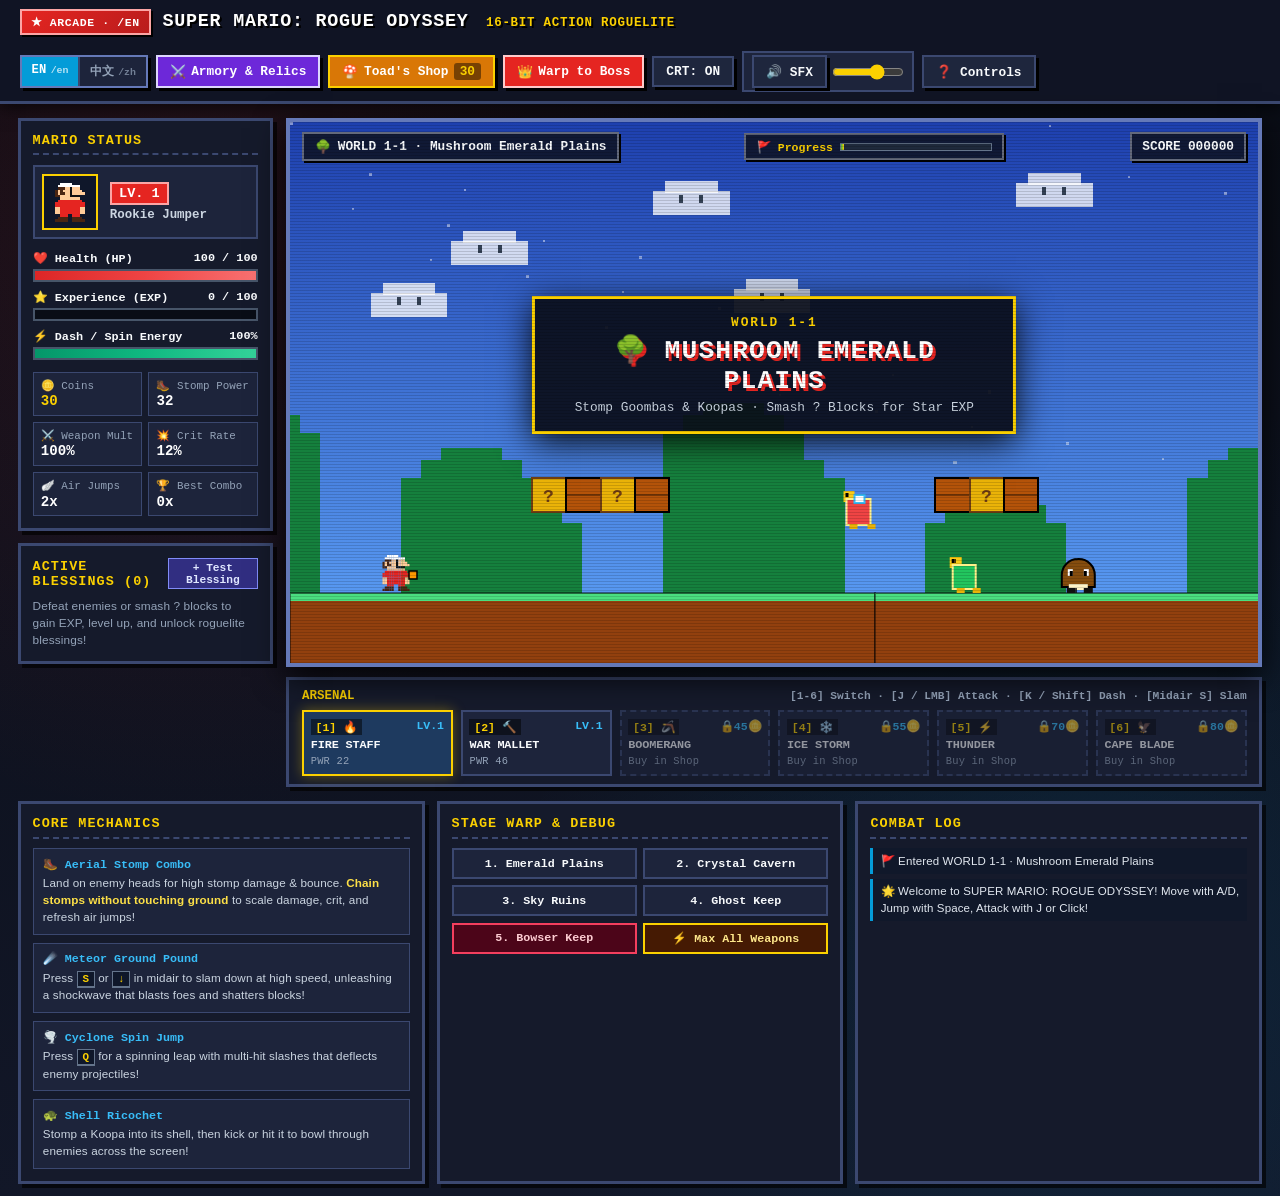
==== en/index.html @ 2e53eb30 "feat: initial release of Super Mario: Rogue Odyssey with dedicated /en/ & /zh/ routes" ====
<!DOCTYPE html>
<html lang="en" data-locale="en">
<head>
  <meta charset="utf-8">
  <meta name="viewport" content="width=device-width, initial-scale=1.0">
  <title>SUPER MARIO: ROGUE ODYSSEY — Arcade Edition</title>
  <link rel="canonical" href="./">
  <link rel="alternate" hreflang="en" href="./">
  <link rel="alternate" hreflang="zh-CN" href="../zh/">
  <link rel="stylesheet" href="../style.css?v=20261120b">
  <link rel="stylesheet" href="../styles/locale-en.css?v=20261120b">
</head>
<body>
  <header class="top-bar">
    <div class="brand">
      <span class="brand-badge" aria-hidden="true">★ ARCADE · /EN</span>
      <h1>
        <span data-i18n="brandTitle">SUPER MARIO: ROGUE ODYSSEY</span>
        <span class="sub-en" data-i18n="brandSub">16-BIT ACTION ROGUELITE</span>
      </h1>
    </div>

    <nav class="top-actions" data-i18n-aria="topNavAria" aria-label="Quick game controls">
      <div class="lang-switch" role="group" data-i18n-aria="langGroupAria" aria-label="Language edition routes">
        <a href="../en/" class="lang-btn active" data-lang="en" aria-current="page" title="English Arcade Route (/en/)">EN <small>/en</small></a>
        <a href="../zh/" class="lang-btn" data-lang="zh" title="Switch to Chinese Route (/zh/)">中文 <small>/zh</small></a>
      </div>
      <button type="button" id="btn-armory" class="pixel-btn btn-secondary">
        <span aria-hidden="true">⚔️</span> <span data-i18n="btnArmory">Armory &amp; Relics</span>
      </button>
      <button type="button" id="btn-shop-open" class="pixel-btn btn-gold">
        <span aria-hidden="true">🍄</span> <span data-i18n="btnShop">Toad's Shop</span> <span id="shop-coin-badge" class="badge-inline">0</span>
      </button>
      <button type="button" id="btn-boss-warp" class="pixel-btn btn-danger" data-i18n-title="btnBossWarpTitle" title="Warp directly to Final Keep (Stage 5) to fight the Final Boss">
        <span aria-hidden="true">👑</span> <span data-i18n="btnBossWarp">Warp to Boss</span>
      </button>
      <button type="button" id="btn-crt-toggle" class="pixel-btn btn-ghost" aria-pressed="true">
        CRT: ON
      </button>
      <div class="audio-controls" role="group" data-i18n-aria="audioGroupAria" aria-label="Audio controls">
        <button type="button" id="btn-mute" class="pixel-btn btn-ghost" aria-pressed="false">
          🔊 SFX
        </button>
        <label for="volume-slider" class="sr-only" data-i18n="volumeLabel">Volume</label>
        <input type="range" id="volume-slider" min="0" max="100" value="65" data-i18n-aria="volumeAria" aria-label="Master volume">
      </div>
      <button type="button" id="btn-help" class="pixel-btn btn-ghost" data-i18n="btnHelp">
        ❓ Controls
      </button>
    </nav>
  </header>

  <main class="arcade-layout">
    <!-- Left Sidebar: Character Stats & Active Relics -->
    <aside class="side-panel left-panel" data-i18n-aria="leftPanelAria" aria-label="Mario Character Stats">
      <section class="panel-card">
        <h2 class="panel-title" data-i18n="marioStatusTitle">MARIO STATUS</h2>
        <div class="hero-profile">
          <canvas id="portrait-canvas" width="64" height="64" aria-hidden="true"></canvas>
          <div class="hero-meta">
            <div class="level-pill">LV. <span id="ui-level">1</span></div>
            <div id="ui-title-rank" class="hero-class">Rookie Jumper</div>
            <div id="ui-star-status" class="star-status" data-i18n="starActive" hidden>🌟 Rainbow Star Invincible!</div>
          </div>
        </div>

        <div class="bars-stack">
          <div class="bar-group">
            <div class="bar-label">
              <span data-i18n="labelHp">❤️ Health (HP)</span>
              <span id="ui-hp-text">100 / 100</span>
            </div>
            <div class="pixel-progress hp-bar">
              <div id="ui-hp-fill" class="pixel-progress-fill" style="--fill-pct: 100%;"></div>
            </div>
          </div>

          <div class="bar-group">
            <div class="bar-label">
              <span data-i18n="labelExp">⭐ Experience (EXP)</span>
              <span id="ui-xp-text">0 / 100</span>
            </div>
            <div class="pixel-progress xp-bar">
              <div id="ui-xp-fill" class="pixel-progress-fill" style="--fill-pct: 0%;"></div>
            </div>
          </div>

          <div class="bar-group">
            <div class="bar-label">
              <span data-i18n="labelStamina">⚡ Dash / Spin Energy</span>
              <span id="ui-stamina-text">100%</span>
            </div>
            <div class="pixel-progress stamina-bar">
              <div id="ui-stamina-fill" class="pixel-progress-fill" style="--fill-pct: 100%;"></div>
            </div>
          </div>
        </div>

        <dl class="stat-grid">
          <div class="stat-item">
            <dt data-i18n="statCoins">🪙 Coins</dt>
            <dd id="stat-coins" class="gold-text">0</dd>
          </div>
          <div class="stat-item">
            <dt data-i18n="statStomp">🥾 Stomp Power</dt>
            <dd id="stat-stomp">32</dd>
          </div>
          <div class="stat-item">
            <dt data-i18n="statAtk">⚔️ Weapon Mult</dt>
            <dd id="stat-atk">100%</dd>
          </div>
          <div class="stat-item">
            <dt data-i18n="statCrit">💥 Crit Rate</dt>
            <dd id="stat-crit">12%</dd>
          </div>
          <div class="stat-item">
            <dt data-i18n="statJumps">🪽 Air Jumps</dt>
            <dd id="stat-jumps">2x</dd>
          </div>
          <div class="stat-item">
            <dt data-i18n="statMaxCombo">🏆 Best Combo</dt>
            <dd id="stat-max-combo">0x</dd>
          </div>
        </dl>
      </section>

      <section class="panel-card relics-card">
        <div class="panel-header-row">
          <h2 class="panel-title"><span data-i18n="activePerksTitle">Active Blessings</span> (<span id="ui-perk-count">0</span>)</h2>
          <button type="button" id="btn-free-levelup" class="mini-tag-btn" data-i18n="btnFreeLevelUp" data-i18n-title="btnFreeLevelUpTitle" title="Trigger a Roguelite 3-choice level-up blessing immediately">
            + Test Blessing
          </button>
        </div>
        <ul id="ui-active-perks" class="perk-mini-list" data-i18n-aria="activePerksAria" aria-label="Active roguelite perks list">
          <li class="empty-hint" data-i18n="emptyPerksHint">Defeat enemies or smash ? blocks to gain EXP, level up, and unlock roguelite blessings!</li>
        </ul>
      </section>
    </aside>

    <!-- Center Stage: Game Canvas & Weapon Dock -->
    <section class="stage-center" data-i18n-aria="stageCenterAria" aria-label="Main Game Stage">
      <div id="viewport-wrapper" class="viewport-wrapper crt-enabled">
        <!-- Top Stage HUD Overlay -->
        <div class="canvas-hud-top">
          <div class="stage-info-pill">
            <span id="hud-biome-icon" aria-hidden="true">🌳</span>
            <span id="hud-stage-name">WORLD 1-1 · Mushroom Emerald Plains</span>
          </div>
          <div class="stage-progress-box" data-i18n-title="stageProgressTitle" title="Current stage exploration progress">
            <span class="progress-label" data-i18n="stageProgressLabel">🚩 Progress</span>
            <div class="stage-mini-track">
              <div id="hud-stage-progress" class="stage-mini-fill" style="--stage-pct: 0%;"></div>
            </div>
          </div>
          <div class="combo-badge-wrap">
            <div id="hud-combo-badge" class="combo-badge" hidden>
              <span data-i18n="comboPrefix">🔥 AIR STOMP</span> <span id="hud-combo-num">2</span>x!
            </div>
            <div class="score-pill">SCORE <span id="hud-score">000000</span></div>
          </div>
        </div>

        <!-- Boss Health Bar Overlay -->
        <div id="boss-hud" class="boss-hud" hidden>
          <div class="boss-hud-header">
            <span id="boss-name-label" class="boss-title">👑 PHASE 1: IRON BOWSER</span>
            <span id="boss-phase-badge" class="boss-phase-pill">PHASE 1 / 3</span>
          </div>
          <div class="boss-hp-track">
            <div id="boss-hp-fill" class="boss-hp-fill" style="--boss-hp: 100%;"></div>
          </div>
          <div id="boss-attack-hint" class="boss-hint">Tip: Jump over shockwaves &amp; kick summoned Koopa shells into Bowser!</div>
        </div>

        <!-- Main Pixel Art Canvas -->
        <canvas id="game-canvas" width="960" height="540" tabindex="0" data-i18n-aria="canvasAria" aria-label="Super Mario Rogue Odyssey pixel-art action canvas"></canvas>

        <!-- Stage Banner Toast -->
        <div id="stage-banner" class="stage-banner" hidden aria-live="polite">
          <div class="banner-sub" id="banner-sub">WORLD 1-1</div>
          <div class="banner-main" id="banner-main">🌳 Mushroom Emerald Plains</div>
          <div class="banner-desc" id="banner-desc">Stomp Goombas &amp; Koopas · Smash ? Blocks for Star EXP</div>
        </div>
      </div>

      <!-- Weapon Hotbar & Action Controls Bar -->
      <div class="weapon-dock" role="toolbar" data-i18n-aria="weaponDockAria" aria-label="Weapon hotbar">
        <div class="dock-label">
          <span data-i18n="weaponDockTitle">ARSENAL</span>
          <small data-i18n="weaponDockHint">[1-6] Switch · [J / LMB] Attack · [K / Shift] Dash · [Midair S] Slam</small>
        </div>
        <div id="weapon-slots" class="weapon-slots"></div>
      </div>
    </section>

    <!-- Right Sidebar: Mechanics & Combat Log -->
    <aside class="side-panel right-panel" data-i18n-aria="rightPanelAria" aria-label="Mechanics Guide & Combat Log">
      <section class="panel-card">
        <h2 class="panel-title" data-i18n="mechanicsTitle">CORE MECHANICS</h2>
        <ul class="mechanic-list">
          <li>
            <strong data-i18n="mechStompTitle">🥾 Aerial Stomp Combo</strong>
            <p data-i18n-html="mechStompDesc">Land on enemy heads for high stomp damage &amp; bounce. <strong>Chain stomps without touching ground</strong> to scale damage, crit, and refresh air jumps!</p>
          </li>
          <li>
            <strong data-i18n="mechPoundTitle">☄️ Meteor Ground Pound</strong>
            <p data-i18n-html="mechPoundDesc">Press <kbd>S</kbd> or <kbd>↓</kbd> in midair to slam down at high speed, unleashing a shockwave that blasts foes and shatters blocks!</p>
          </li>
          <li>
            <strong data-i18n="mechSpinTitle">🌪️ Cyclone Spin Jump</strong>
            <p data-i18n-html="mechSpinDesc">Press <kbd>Q</kbd> for a spinning leap with multi-hit slashes that deflects enemy projectiles!</p>
          </li>
          <li>
            <strong data-i18n="mechShellTitle">🐢 Shell Ricochet</strong>
            <p data-i18n-html="mechShellDesc">Stomp a Koopa into its shell, then kick or hit it to bowl through enemies across the screen!</p>
          </li>
        </ul>
      </section>

      <section class="panel-card">
        <h2 class="panel-title" data-i18n="stageJumpTitle">STAGE WARP &amp; DEBUG</h2>
        <div class="quick-stage-grid">
          <button type="button" class="stage-jump-btn" data-stage="0" data-i18n="stageBtn0">1. Emerald Plains</button>
          <button type="button" class="stage-jump-btn" data-stage="1" data-i18n="stageBtn1">2. Crystal Cavern</button>
          <button type="button" class="stage-jump-btn" data-stage="2" data-i18n="stageBtn2">3. Sky Ruins</button>
          <button type="button" class="stage-jump-btn" data-stage="3" data-i18n="stageBtn3">4. Ghost Keep</button>
          <button type="button" class="stage-jump-btn boss-btn" data-stage="4" data-i18n="stageBtn4">5. Bowser Keep</button>
          <button type="button" id="btn-unlock-all-weapons" class="stage-jump-btn gold-btn" data-i18n="btnUnlockAll">⚡ Max All Weapons</button>
        </div>
      </section>

      <section class="panel-card log-card">
        <h2 class="panel-title" data-i18n="combatLogTitle">COMBAT LOG</h2>
        <ul id="combat-log" class="combat-log" aria-live="polite">
          <li id="welcome-log-item" data-i18n="welcomeLog">🌟 Welcome to SUPER MARIO: ROGUE ODYSSEY! Move with A/D, Jump with Space, Attack with J or Click!</li>
        </ul>
      </section>
    </aside>
  </main>

  <!-- Native Modal 1: Roguelite Level-Up Blessing Selection -->
  <dialog id="dialog-levelup" aria-labelledby="levelup-title">
    <div class="modal-inner levelup-modal">
      <div class="modal-header">
        <span class="modal-kicker" data-i18n="levelUpKicker">✨ LEVEL UP! STAR POWER AWAKENED ✨</span>
        <h2 id="levelup-title" data-i18n="levelUpTitle">Choose a Roguelite Blessing for Mario</h2>
        <p class="modal-subtitle">
          <span data-i18n="levelUpSubtitlePrefix">Reached </span><strong>LV.<span id="modal-new-level">2</span></strong><span data-i18n="levelUpSubtitleSuffix"> · Every blessing reshapes your combat build</span>
        </p>
      </div>
      <div id="perk-choices-container" class="perk-cards-grid"></div>
      <div class="modal-footer">
        <button type="button" id="btn-reroll-perks" class="pixel-btn btn-gold">
          <span data-i18n="btnRerollPrefix">🎲 Reroll (</span><span id="reroll-cost">15</span><span data-i18n="btnRerollSuffix"> Coins)</span>
        </button>
      </div>
    </div>
  </dialog>

  <!-- Native Modal 2: Toad's Black Market Shop -->
  <dialog id="dialog-shop" closedby="any" aria-labelledby="shop-title">
    <div class="modal-inner shop-modal">
      <div class="modal-header">
        <span class="modal-kicker" data-i18n="shopKicker">🍄 TOAD'S CARAVAN · BLACK MARKET</span>
        <h2 id="shop-title" data-i18n="shopTitle">Toad's Legendary Armory &amp; Supplies</h2>
        <p class="modal-subtitle">
          <span data-i18n="shopCoinsPrefix">Coins: </span><strong class="gold-text"><span id="shop-modal-coins">0</span> 🪙</strong><span data-i18n="shopCoinsSuffix"> · Unlock weapons, forge upgrades, or restore HP</span>
        </p>
      </div>
      <div id="shop-items-grid" class="shop-items-grid"></div>
      <form method="dialog" class="modal-footer">
        <button value="close" class="pixel-btn btn-primary" data-i18n="shopContinue" autofocus>Back to Adventure (ESC)</button>
      </form>
    </div>
  </dialog>

  <!-- Native Modal 3: Armory & Relic Compendium -->
  <dialog id="dialog-armory" closedby="any" aria-labelledby="armory-title">
    <div class="modal-inner armory-modal">
      <div class="modal-header">
        <span class="modal-kicker" data-i18n="armoryKicker">📖 COMPENDIUM · WEAPONS &amp; RELICS</span>
        <h2 id="armory-title" data-i18n="armoryTitle">Mario's Arsenal &amp; Blessing Codex</h2>
      </div>
      <div class="compendium-tabs">
        <h3 class="sub-heading" data-i18n="armoryWeaponsHeading">⚔️ 6 Legendary Weapons (Click to equip or unlock free)</h3>
        <div id="compendium-weapons" class="compendium-grid"></div>
        <h3 class="sub-heading" data-i18n="armoryPerksHeading">🌟 Roguelite Blessing Pool (24 Synergies)</h3>
        <div id="compendium-perks" class="compendium-grid perks-catalog"></div>
      </div>
      <form method="dialog" class="modal-footer">
        <button value="close" class="pixel-btn btn-primary" data-i18n="armoryCloseBtn" autofocus>Close Compendium</button>
      </form>
    </div>
  </dialog>

  <!-- Native Modal 4: Controls & Gameplay Help -->
  <dialog id="dialog-help" closedby="any" aria-labelledby="help-title">
    <div class="modal-inner help-modal">
      <div class="modal-header">
        <span class="modal-kicker" data-i18n="helpKicker">🎮 HOW TO PLAY · ACTION GUIDE</span>
        <h2 id="help-title" data-i18n="helpTitle">Controls &amp; Advanced Techniques</h2>
      </div>
      <div class="help-grid">
        <div class="help-box">
          <h3 data-i18n="helpMoveHeading">Movement &amp; Aerial Combat</h3>
          <ul data-i18n-html="helpMoveList">
            <li><kbd>A</kbd> / <kbd>D</kbd> or <kbd>←</kbd> / <kbd>→</kbd>: Run left / right</li>
            <li><kbd>W</kbd> / <kbd>Space</kbd> / <kbd>↑</kbd>: Jump &amp; Double Jump</li>
            <li><kbd>Q</kbd>: Spin Jump (Multi-hit + Deflect Projectiles)</li>
            <li>Midair <kbd>S</kbd> or <kbd>↓</kbd>: <strong>Meteor Ground Pound</strong></li>
          </ul>
        </div>
        <div class="help-box">
          <h3 data-i18n="helpCombatHeading">Weapons, Dash &amp; Shop</h3>
          <ul data-i18n-html="helpCombatList">
            <li><kbd>J</kbd> / <kbd>F</kbd> / <strong>Left Click</strong>: Fire equipped weapon</li>
            <li><kbd>K</kbd> / <kbd>Shift</kbd> / <strong>Right Click</strong>: Invincible Phantom Dash</li>
            <li><kbd>1</kbd> ~ <kbd>6</kbd> or <kbd>E</kbd>: Switch unlocked weapons</li>
            <li><kbd>B</kbd>: Open Toad's Black Market Shop anytime</li>
          </ul>
        </div>
      </div>
      <form method="dialog" class="modal-footer">
        <button value="close" class="pixel-btn btn-primary" data-i18n="helpCloseBtn" autofocus>Return to Game</button>
      </form>
    </div>
  </dialog>

  <!-- Native Modal 5: Run Victory / Game Over Summary -->
  <dialog id="dialog-gameover" aria-labelledby="gameover-title">
    <div class="modal-inner gameover-modal">
      <div class="modal-header">
        <span id="gameover-kicker" class="modal-kicker">🏆 VICTORY!</span>
        <h2 id="gameover-title">You Defeated Mecha-Crowned Bowser!</h2>
        <p id="gameover-subtitle" class="modal-subtitle">The Mushroom Kingdom is saved!</p>
      </div>
      <dl class="summary-stats" id="gameover-stats"></dl>
      <form method="dialog" class="modal-footer">
        <button value="revive" id="btn-revive-run" class="pixel-btn btn-gold">🍀 Use 1-UP Mushroom to Revive</button>
        <button value="newrun" id="btn-new-run" class="pixel-btn btn-primary" data-i18n="btnNewRun" autofocus>🔄 Start New Roguelite Run</button>
      </form>
    </div>
  </dialog>

  <script type="module" src="../js/game.js?v=20261120b"></script>
</body>
</html>
---- style.css ----
/* Cross-Document View Transitions between /en/ and /zh/ routes */
@media (prefers-reduced-motion: no-preference) {
  @view-transition {
    navigation: auto;
  }

  ::view-transition-old(root) {
    animation: 0.22s ease-out both routeFadeOut;
  }

  ::view-transition-new(root) {
    animation: 0.26s ease-in both routeFadeIn;
  }
}

@keyframes routeFadeOut {
  from { opacity: 1; transform: scale(1); }
  to { opacity: 0; transform: scale(0.99); }
}

@keyframes routeFadeIn {
  from { opacity: 0; transform: scale(1.01); }
  to { opacity: 1; transform: scale(1); }
}

:root {
  --bg-deep: #0b0e17;
  --bg-panel: #151a2b;
  --bg-card: #1d243b;
  --bg-card-hover: #26304f;
  --border-pixel: #3b4870;
  --border-highlight: #6579b8;
  --mario-red: #e52521;
  --mario-blue: #049cd8;
  --coin-gold: #fbd000;
  --mushroom-green: #43b047;
  --star-purple: #a855f7;
  --text-main: #f8fafc;
  --text-muted: #94a3b8;
  --font-pixel: 'Courier New', 'Monaco', 'Menlo', 'PingFang SC', monospace;
}

* {
  box-sizing: border-box;
  margin: 0;
  padding: 0;
}

body {
  background-color: var(--bg-deep);
  background-image:
    radial-gradient(circle at 15% 20%, rgba(229, 37, 33, 0.12) 0%, transparent 40%),
    radial-gradient(circle at 85% 80%, rgba(4, 156, 216, 0.12) 0%, transparent 40%),
    linear-gradient(180deg, #090c14 0%, #121728 100%);
  color: var(--text-main);
  font-family: var(--font-pixel);
  min-height: 100vh;
  display: flex;
  flex-direction: column;
  overflow-x: hidden;
  user-select: none;
}

.sr-only {
  position: absolute;
  width: 1px;
  height: 1px;
  padding: 0;
  margin: -1px;
  overflow: hidden;
  clip: rect(0, 0, 0, 0);
  white-space: nowrap;
  border: 0;
}

/* Top Header Bar */
.top-bar {
  display: flex;
  align-items: center;
  justify-content: space-between;
  padding: 0.55rem 1.25rem;
  background: #101424;
  border-bottom: 3px solid var(--border-pixel);
  box-shadow: 0 4px 16px rgba(0, 0, 0, 0.6);
  gap: 1rem;
  flex-wrap: wrap;
}

.brand {
  display: flex;
  align-items: center;
  gap: 0.75rem;
}

.brand-badge {
  background: var(--mario-red);
  color: #fff;
  font-weight: 900;
  font-size: 0.72rem;
  padding: 0.25rem 0.55rem;
  border: 2px solid #ff8a80;
  box-shadow: 2px 2px 0 #000;
  letter-spacing: 0.05em;
}

.brand h1 {
  font-size: 1.15rem;
  font-weight: 900;
  letter-spacing: 0.03em;
  color: #fff;
  text-shadow: 2px 2px 0 #000;
}

.brand .sub-en {
  font-size: 0.78rem;
  color: var(--coin-gold);
  margin-left: 0.35rem;
}

.top-actions {
  display: flex;
  align-items: center;
  gap: 0.5rem;
  flex-wrap: wrap;
}

.lang-switch {
  display: inline-flex;
  align-items: stretch;
  background: var(--bg-card);
  border: 2px solid var(--border-highlight);
  box-shadow: 3px 3px 0 #000;
  overflow: hidden;
}

.lang-btn {
  font-family: var(--font-pixel);
  font-size: 0.76rem;
  font-weight: 900;
  padding: 0.36rem 0.6rem;
  background: transparent;
  color: var(--text-muted);
  border: none;
  cursor: pointer;
  text-decoration: none;
  display: inline-flex;
  align-items: baseline;
  gap: 0.28rem;
  transition: background-color 0.12s ease, color 0.12s ease;
}

.lang-btn small {
  font-size: 0.62rem;
  opacity: 0.72;
  font-weight: 700;
}

.lang-btn + .lang-btn {
  border-left: 2px solid var(--border-pixel);
}

.lang-btn:hover:not([aria-current="page"]) {
  color: #fff;
  background: var(--bg-card-hover);
}

.lang-btn.active,
.lang-btn[aria-current="page"] {
  background: var(--mario-blue);
  color: #fff;
}

.audio-controls {
  display: flex;
  align-items: center;
  gap: 0.35rem;
  background: var(--bg-card);
  padding: 0.15rem 0.5rem;
  border: 2px solid var(--border-pixel);
}

#volume-slider {
  width: 72px;
  accent-color: var(--coin-gold);
  cursor: pointer;
}

/* Pixel Buttons */
.pixel-btn {
  font-family: var(--font-pixel);
  font-size: 0.8rem;
  font-weight: 800;
  padding: 0.4rem 0.75rem;
  border: 2px solid #fff;
  background: var(--bg-card);
  color: var(--text-main);
  cursor: pointer;
  box-shadow: 3px 3px 0 #000;
  transition: transform 0.08s ease, background-color 0.12s ease;
  display: inline-flex;
  align-items: center;
  gap: 0.35rem;
}

.pixel-btn:hover {
  transform: translate(-1px, -1px);
  box-shadow: 4px 4px 0 #000;
}

.pixel-btn:active {
  transform: translate(2px, 2px);
  box-shadow: 1px 1px 0 #000;
}

.btn-primary {
  background: var(--mario-blue);
  border-color: #bae6fd;
  color: #fff;
}

.btn-secondary {
  background: #6d28d9;
  border-color: #ddd6fe;
  color: #fff;
}

.btn-gold {
  background: #d97706;
  border-color: var(--coin-gold);
  color: #fff;
}

.btn-danger {
  background: var(--mario-red);
  border-color: #fecaca;
  color: #fff;
}

.btn-ghost {
  background: #1e263d;
  border-color: var(--border-pixel);
}

.badge-inline {
  background: rgba(0, 0, 0, 0.45);
  color: var(--coin-gold);
  padding: 0.05rem 0.35rem;
  border-radius: 3px;
  font-weight: 900;
}

/* Main 3-Column Arcade Layout */
.arcade-layout {
  flex: 1;
  display: grid;
  grid-template-columns: 270px minmax(640px, 1fr) 275px;
  gap: 0.85rem;
  padding: 0.85rem 1.1rem;
  max-width: 1640px;
  width: 100%;
  margin: 0 auto;
  align-items: start;
}

.side-panel {
  display: flex;
  flex-direction: column;
  gap: 0.75rem;
}

.panel-card {
  background: var(--bg-panel);
  border: 3px solid var(--border-pixel);
  box-shadow: 4px 4px 0 rgba(0, 0, 0, 0.65);
  padding: 0.75rem;
}

.panel-header-row {
  display: flex;
  align-items: center;
  justify-content: space-between;
  margin-bottom: 0.55rem;
}

.panel-title {
  font-size: 0.88rem;
  font-weight: 900;
  color: var(--coin-gold);
  text-transform: uppercase;
  letter-spacing: 0.05em;
  border-bottom: 2px dashed var(--border-pixel);
  padding-bottom: 0.35rem;
  margin-bottom: 0.6rem;
}

.panel-header-row .panel-title {
  border-bottom: none;
  padding-bottom: 0;
  margin-bottom: 0;
}

.mini-tag-btn {
  font-family: var(--font-pixel);
  font-size: 0.7rem;
  font-weight: 800;
  background: #312e81;
  color: #e0e7ff;
  border: 1px solid #818cf8;
  padding: 0.15rem 0.4rem;
  cursor: pointer;
}

.mini-tag-btn:hover {
  background: #4338ca;
}

/* Hero Profile & Bars */
.hero-profile {
  display: flex;
  align-items: center;
  gap: 0.75rem;
  margin-bottom: 0.7rem;
  background: var(--bg-card);
  padding: 0.45rem;
  border: 2px solid var(--border-pixel);
}

#portrait-canvas {
  width: 56px;
  height: 56px;
  image-rendering: pixelated;
  background: #0d1322;
  border: 2px solid var(--coin-gold);
  flex-shrink: 0;
}

.hero-meta {
  display: flex;
  flex-direction: column;
  gap: 0.2rem;
}

.level-pill {
  display: inline-block;
  background: var(--mario-red);
  color: #fff;
  font-weight: 900;
  font-size: 0.85rem;
  padding: 0.1rem 0.45rem;
  border: 2px solid #fca5a5;
  width: fit-content;
}

.hero-class {
  font-size: 0.78rem;
  color: #cbd5e1;
  font-weight: 700;
}

.star-status {
  font-size: 0.72rem;
  color: var(--coin-gold);
  font-weight: 900;
  animation: pulseGlow 0.5s infinite alternate;
}

@keyframes pulseGlow {
  from { opacity: 0.7; transform: scale(0.98); }
  to { opacity: 1; transform: scale(1.03); }
}

.bars-stack {
  display: flex;
  flex-direction: column;
  gap: 0.5rem;
  margin-bottom: 0.75rem;
}

.bar-group {
  display: flex;
  flex-direction: column;
  gap: 0.2rem;
}

.bar-label {
  display: flex;
  justify-content: space-between;
  font-size: 0.74rem;
  font-weight: 800;
}

.pixel-progress {
  height: 13px;
  background: #090d16;
  border: 2px solid #475569;
  position: relative;
  overflow: hidden;
}

.pixel-progress-fill {
  height: 100%;
  width: var(--fill-pct, 100%);
  transition: width 0.15s ease-out;
}

.hp-bar .pixel-progress-fill {
  background: linear-gradient(90deg, #dc2626, #ef4444, #f87171);
}

.xp-bar .pixel-progress-fill {
  background: linear-gradient(90deg, #7c3aed, #a855f7, #38bdf8);
}

.stamina-bar .pixel-progress-fill {
  background: linear-gradient(90deg, #059669, #10b981, #34d399);
}

.stat-grid {
  display: grid;
  grid-template-columns: 1fr 1fr;
  gap: 0.4rem;
}

.stat-item {
  background: var(--bg-card);
  border: 1px solid var(--border-pixel);
  padding: 0.35rem 0.45rem;
  display: flex;
  flex-direction: column;
  gap: 0.1rem;
}

.stat-item dt {
  font-size: 0.68rem;
  color: var(--text-muted);
}

.stat-item dd {
  font-size: 0.88rem;
  font-weight: 900;
  color: #fff;
}

.gold-text {
  color: var(--coin-gold) !important;
}

/* Active Perks List */
.perk-mini-list {
  list-style: none;
  display: flex;
  flex-direction: column;
  gap: 0.38rem;
  max-height: 250px;
  overflow-y: auto;
  padding-right: 0.2rem;
}

.perk-mini-item {
  background: var(--bg-card);
  border-left: 4px solid var(--coin-gold);
  padding: 0.35rem 0.5rem;
  font-size: 0.75rem;
  display: flex;
  justify-content: space-between;
  align-items: center;
}

.perk-mini-item .perk-stack {
  background: rgba(251, 208, 0, 0.2);
  color: var(--coin-gold);
  padding: 0.05rem 0.3rem;
  font-weight: 900;
  font-size: 0.7rem;
}

.empty-hint {
  font-size: 0.74rem;
  color: var(--text-muted);
  line-height: 1.4;
}

/* Center Game Viewport */
.stage-center {
  display: flex;
  flex-direction: column;
  gap: 0.65rem;
  min-width: 0;
}

.viewport-wrapper {
  position: relative;
  width: 100%;
  aspect-ratio: 16 / 9;
  background: #000;
  border: 4px solid var(--border-highlight);
  box-shadow: 0 10px 30px rgba(0, 0, 0, 0.85), inset 0 0 20px rgba(0, 0, 0, 0.5);
  overflow: hidden;
}

/* Optional CRT Scanline Effect */
.viewport-wrapper.crt-enabled::after {
  content: "";
  position: absolute;
  inset: 0;
  background: repeating-linear-gradient(
    0deg,
    rgba(0, 0, 0, 0.14) 0px,
    rgba(0, 0, 0, 0.14) 1px,
    transparent 1px,
    transparent 3px
  );
  pointer-events: none;
  z-index: 15;
}

#game-canvas {
  width: 100%;
  height: 100%;
  display: block;
  image-rendering: pixelated;
  image-rendering: crisp-edges;
  outline: none;
}

/* Top HUD Inside Canvas Wrapper */
.canvas-hud-top {
  position: absolute;
  top: 10px;
  left: 12px;
  right: 12px;
  display: flex;
  align-items: center;
  justify-content: space-between;
  gap: 0.75rem;
  pointer-events: none;
  z-index: 10;
}

.stage-info-pill,
.score-pill,
.stage-progress-box {
  background: rgba(13, 18, 32, 0.85);
  border: 2px solid rgba(255, 255, 255, 0.35);
  padding: 0.3rem 0.65rem;
  font-size: 0.8rem;
  font-weight: 900;
  box-shadow: 2px 2px 0 #000;
  display: flex;
  align-items: center;
  gap: 0.45rem;
}

.stage-progress-box {
  flex: 1;
  max-width: 260px;
}

.progress-label {
  font-size: 0.72rem;
  color: var(--coin-gold);
  white-space: nowrap;
}

.stage-mini-track {
  flex: 1;
  height: 8px;
  background: #1e293b;
  border: 1px solid #64748b;
  overflow: hidden;
}

.stage-mini-fill {
  height: 100%;
  width: var(--stage-pct, 0%);
  background: linear-gradient(90deg, #43b047, #fbd000);
  transition: width 0.2s ease;
}

.combo-badge-wrap {
  display: flex;
  align-items: center;
  gap: 0.5rem;
}

.combo-badge {
  background: linear-gradient(90deg, #dc2626, #f59e0b);
  color: #fff;
  padding: 0.3rem 0.65rem;
  border: 2px solid #fef08a;
  font-weight: 900;
  font-size: 0.82rem;
  box-shadow: 2px 2px 0 #000;
  animation: pulseGlow 0.3s infinite alternate;
}

/* Boss HUD */
.boss-hud {
  position: absolute;
  top: 50px;
  left: 50%;
  transform: translateX(-50%);
  width: 78%;
  background: rgba(17, 12, 28, 0.92);
  border: 3px solid #f43f5e;
  padding: 0.45rem 0.85rem;
  z-index: 12;
  pointer-events: none;
  box-shadow: 0 6px 20px rgba(244, 63, 94, 0.4);
}

.boss-hud-header {
  display: flex;
  justify-content: space-between;
  align-items: center;
  margin-bottom: 0.3rem;
}

.boss-title {
  font-weight: 900;
  font-size: 0.88rem;
  color: #fda4af;
  text-shadow: 2px 2px 0 #000;
}

.boss-phase-pill {
  background: #be123c;
  color: #fff;
  font-size: 0.72rem;
  font-weight: 900;
  padding: 0.1rem 0.45rem;
  border: 1px solid #fecdd3;
}

.boss-hp-track {
  height: 14px;
  background: #1f1224;
  border: 2px solid #fda4af;
  overflow: hidden;
}

.boss-hp-fill {
  height: 100%;
  width: var(--boss-hp, 100%);
  background: linear-gradient(90deg, #9f1239, #e11d48, #fb7185, #facc15);
  transition: width 0.12s ease-out;
}

.boss-hint {
  margin-top: 0.25rem;
  font-size: 0.72rem;
  color: #fde047;
  text-align: center;
}

/* Stage Announcement Banner */
.stage-banner {
  position: absolute;
  top: 45%;
  left: 50%;
  transform: translate(-50%, -50%);
  background: rgba(10, 14, 26, 0.92);
  border: 3px solid var(--coin-gold);
  padding: 1rem 2.2rem;
  text-align: center;
  z-index: 14;
  pointer-events: none;
  box-shadow: 0 8px 32px rgba(0, 0, 0, 0.9);
}

.banner-sub {
  font-size: 0.8rem;
  color: var(--coin-gold);
  font-weight: 900;
  letter-spacing: 0.15em;
}

.banner-main {
  font-size: 1.65rem;
  font-weight: 900;
  color: #fff;
  margin: 0.25rem 0;
  text-shadow: 3px 3px 0 var(--mario-red);
}

.banner-desc {
  font-size: 0.8rem;
  color: #cbd5e1;
}

/* Weapon Hotbar Dock */
.weapon-dock {
  background: var(--bg-panel);
  border: 3px solid var(--border-pixel);
  padding: 0.55rem 0.8rem;
  display: flex;
  flex-direction: column;
  gap: 0.45rem;
  box-shadow: 4px 4px 0 rgba(0, 0, 0, 0.65);
}

.dock-label {
  display: flex;
  justify-content: space-between;
  align-items: center;
  font-size: 0.78rem;
  font-weight: 800;
  color: var(--coin-gold);
}

.dock-label small {
  color: var(--text-muted);
  font-weight: 600;
}

.weapon-slots {
  display: grid;
  grid-template-columns: repeat(6, minmax(0, 1fr));
  gap: 0.5rem;
}

.weapon-slot-btn {
  font-family: var(--font-pixel);
  background: var(--bg-card);
  border: 2px solid var(--border-pixel);
  color: var(--text-main);
  padding: 0.4rem 0.45rem;
  cursor: pointer;
  display: flex;
  flex-direction: column;
  align-items: flex-start;
  gap: 0.2rem;
  position: relative;
  min-width: 0;
  overflow: hidden;
  transition: transform 0.1s ease, border-color 0.12s ease;
}

.weapon-slot-btn:hover {
  background: var(--bg-card-hover);
  border-color: #93c5fd;
}

.weapon-slot-btn.active {
  background: #1e3a5f;
  border-color: var(--coin-gold);
  box-shadow: 0 0 12px rgba(251, 208, 0, 0.35);
}

.weapon-slot-btn.locked {
  opacity: 0.55;
  border-style: dashed;
}

.slot-top {
  display: flex;
  justify-content: space-between;
  width: 100%;
  font-size: 0.72rem;
  font-weight: 900;
}

.slot-key {
  background: rgba(0, 0, 0, 0.5);
  color: var(--coin-gold);
  padding: 0.05rem 0.3rem;
}

.slot-lv {
  color: #38bdf8;
}

.slot-name {
  font-size: 0.78rem;
  font-weight: 900;
  white-space: nowrap;
  overflow: hidden;
  text-overflow: ellipsis;
  width: 100%;
  text-align: left;
}

.slot-sub {
  font-size: 0.66rem;
  color: var(--text-muted);
}

/* Right Panel Mechanics & Stage Jump */
.mechanic-list {
  list-style: none;
  display: flex;
  flex-direction: column;
  gap: 0.5rem;
}

.mechanic-list li {
  background: var(--bg-card);
  border: 1px solid var(--border-pixel);
  padding: 0.4rem 0.5rem;
  font-size: 0.73rem;
  line-height: 1.38;
}

.mechanic-list li > strong {
  color: #38bdf8;
  display: block;
  margin-bottom: 0.15rem;
}

.mechanic-list p strong {
  color: #fde047;
  display: inline;
  margin-bottom: 0;
}

.mechanic-list p {
  color: #cbd5e1;
}

kbd {
  background: #0f172a;
  border: 1px solid #64748b;
  border-bottom-width: 2px;
  padding: 0.05rem 0.3rem;
  font-size: 0.68rem;
  color: var(--coin-gold);
  font-weight: 800;
}

.quick-stage-grid {
  display: grid;
  grid-template-columns: 1fr 1fr;
  gap: 0.4rem;
}

.stage-jump-btn {
  font-family: var(--font-pixel);
  font-size: 0.73rem;
  font-weight: 800;
  padding: 0.4rem 0.35rem;
  background: var(--bg-card);
  color: var(--text-main);
  border: 2px solid var(--border-pixel);
  cursor: pointer;
  text-align: center;
}

.stage-jump-btn:hover {
  background: var(--bg-card-hover);
  border-color: var(--coin-gold);
}

.stage-jump-btn.boss-btn {
  background: #4c0519;
  border-color: #f43f5e;
  color: #fecdd3;
}

.stage-jump-btn.gold-btn {
  background: #451a03;
  border-color: var(--coin-gold);
  color: #fde68a;
}

/* Combat Log */
.combat-log {
  list-style: none;
  display: flex;
  flex-direction: column;
  gap: 0.3rem;
  max-height: 175px;
  overflow-y: auto;
  font-size: 0.72rem;
}

.combat-log li {
  background: rgba(15, 23, 42, 0.75);
  border-left: 3px solid var(--mario-blue);
  padding: 0.28rem 0.45rem;
  color: #e2e8f0;
  line-height: 1.35;
}

/* Native <dialog> Modals - Following modern-web-guidance */
dialog {
  margin: auto;
  background: #131829;
  color: var(--text-main);
  border: 4px solid var(--coin-gold);
  box-shadow: 0 20px 60px rgba(0, 0, 0, 0.95);
  max-width: 820px;
  width: 92vw;
  max-height: 88vh;
  padding: 0;
}

dialog[open] {
  display: block;
}

/* MANDATORY per modern-web-guidance dialog rule */
dialog:modal {
  overscroll-behavior: contain;
}

dialog::backdrop {
  background: rgba(5, 8, 17, 0.82);
  backdrop-filter: blur(3px);
  overflow: hidden;
  overscroll-behavior: contain;
}

.modal-inner {
  padding: 1.35rem 1.5rem;
  display: flex;
  flex-direction: column;
  gap: 1.1rem;
}

.modal-header {
  text-align: center;
}

.modal-kicker {
  display: inline-block;
  background: var(--mario-red);
  color: #fff;
  font-size: 0.74rem;
  font-weight: 900;
  padding: 0.2rem 0.65rem;
  border: 2px solid #fca5a5;
  margin-bottom: 0.45rem;
}

.modal-header h2 {
  font-size: 1.45rem;
  font-weight: 900;
  color: var(--coin-gold);
  text-shadow: 2px 2px 0 #000;
}

.modal-subtitle {
  font-size: 0.84rem;
  color: #cbd5e1;
  margin-top: 0.25rem;
}

/* Roguelite Perk Selection Cards */
.perk-cards-grid {
  display: grid;
  grid-template-columns: repeat(3, 1fr);
  gap: 0.85rem;
}

.perk-card-btn {
  font-family: var(--font-pixel);
  background: #1c243d;
  border: 3px solid var(--border-highlight);
  color: var(--text-main);
  padding: 1rem 0.85rem;
  cursor: pointer;
  display: flex;
  flex-direction: column;
  align-items: center;
  text-align: center;
  gap: 0.55rem;
  transition: transform 0.14s ease, border-color 0.14s ease, background-color 0.14s ease;
  box-shadow: 4px 4px 0 #000;
}

.perk-card-btn:hover,
.perk-card-btn:focus-visible {
  transform: translateY(-4px);
  background: #253154;
  border-color: var(--coin-gold);
  outline: none;
}

.perk-card-btn.rarity-legendary {
  border-color: #f59e0b;
  background: linear-gradient(180deg, #2e1f0f 0%, #1c243d 100%);
}

.perk-card-btn.rarity-epic {
  border-color: #a855f7;
  background: linear-gradient(180deg, #27173a 0%, #1c243d 100%);
}

.perk-card-btn.rarity-rare {
  border-color: #38bdf8;
}

.perk-icon {
  font-size: 2.1rem;
  line-height: 1;
}

.perk-rarity-tag {
  font-size: 0.68rem;
  font-weight: 900;
  padding: 0.1rem 0.45rem;
  text-transform: uppercase;
  background: rgba(0, 0, 0, 0.45);
  border: 1px solid currentColor;
}

.perk-title {
  font-size: 0.98rem;
  font-weight: 900;
  color: #fff;
}

.perk-desc {
  font-size: 0.78rem;
  color: #cbd5e1;
  line-height: 1.45;
}

.perk-choose-hint {
  margin-top: auto;
  font-size: 0.74rem;
  font-weight: 900;
  color: var(--coin-gold);
  padding-top: 0.4rem;
}

/* Shop Modal Grid */
.shop-items-grid {
  display: grid;
  grid-template-columns: repeat(3, 1fr);
  gap: 0.75rem;
}

.shop-item-card {
  background: var(--bg-card);
  border: 2px solid var(--border-pixel);
  padding: 0.8rem;
  display: flex;
  flex-direction: column;
  gap: 0.45rem;
  align-items: center;
  text-align: center;
}

.shop-item-icon {
  font-size: 1.75rem;
}

.shop-item-title {
  font-size: 0.88rem;
  font-weight: 900;
  color: #fff;
}

.shop-item-desc {
  font-size: 0.74rem;
  color: var(--text-muted);
  line-height: 1.35;
  flex: 1;
}

/* Compendium Grid */
.sub-heading {
  font-size: 0.92rem;
  color: var(--coin-gold);
  margin: 0.5rem 0;
  border-bottom: 2px solid var(--border-pixel);
  padding-bottom: 0.25rem;
}

.compendium-grid {
  display: grid;
  grid-template-columns: repeat(3, 1fr);
  gap: 0.6rem;
  margin-bottom: 0.85rem;
}

.compendium-grid.perks-catalog {
  max-height: 240px;
  overflow-y: auto;
  padding-right: 0.3rem;
}

.comp-card {
  background: var(--bg-card);
  border: 2px solid var(--border-pixel);
  padding: 0.6rem;
  font-size: 0.75rem;
  display: flex;
  flex-direction: column;
  gap: 0.25rem;
}

.comp-card strong {
  color: #fff;
  font-size: 0.82rem;
}

.comp-card p {
  color: #cbd5e1;
  line-height: 1.35;
}

/* Help Modal */
.help-grid {
  display: grid;
  grid-template-columns: 1fr 1fr;
  gap: 0.85rem;
}

.help-box {
  background: var(--bg-card);
  border: 2px solid var(--border-pixel);
  padding: 0.85rem;
}

.help-box h3 {
  font-size: 0.9rem;
  color: var(--coin-gold);
  margin-bottom: 0.5rem;
}

.help-box ul {
  list-style: none;
  display: flex;
  flex-direction: column;
  gap: 0.4rem;
  font-size: 0.8rem;
}

/* Summary Stats */
.summary-stats {
  display: grid;
  grid-template-columns: repeat(3, 1fr);
  gap: 0.65rem;
}

.summary-stat-box {
  background: var(--bg-card);
  border: 2px solid var(--border-pixel);
  padding: 0.65rem;
  text-align: center;
}

.summary-stat-box dt {
  font-size: 0.74rem;
  color: var(--text-muted);
}

.summary-stat-box dd {
  font-size: 1.2rem;
  font-weight: 900;
  color: var(--coin-gold);
  margin-top: 0.2rem;
}

.modal-footer {
  display: flex;
  justify-content: center;
  gap: 0.75rem;
  margin-top: 0.25rem;
}

@media (max-width: 1280px) {
  .arcade-layout {
    grid-template-columns: 240px 1fr;
  }
  .right-panel {
    grid-column: 1 / -1;
    display: grid;
    grid-template-columns: repeat(3, 1fr);
  }
}

@media (max-width: 900px) {
  .arcade-layout {
    grid-template-columns: 1fr;
  }
  .right-panel {
    grid-template-columns: 1fr;
  }
  .weapon-slots {
    grid-template-columns: repeat(3, 1fr);
  }
  .perk-cards-grid,
  .shop-items-grid,
  .compendium-grid {
    grid-template-columns: 1fr;
  }
}
---- styles/locale-en.css ----
/* ==========================================================================
   ENGLISH EDITION (/en/) — RETRO ARCADE CABINET UI OPTIMIZATIONS
   Tuned for Latin letterforms, arcade uppercase rhythm, & zero label truncation
   ========================================================================== */

:root {
  --font-display: 'Trebuchet MS', 'Courier New', 'Menlo', monospace;
  --font-body: 'Segoe UI', 'Inter', -apple-system, BlinkMacSystemFont, sans-serif;
  --font-pixel: 'Courier New', 'Monaco', 'Menlo', monospace;
  --locale-accent: #049cd8;
  --locale-accent-border: #7dd3fc;
}

/* Wider sidebars for multi-word English stats & mechanic prose */
.arcade-layout {
  grid-template-columns: 282px minmax(640px, 1fr) 288px;
}

.brand-badge {
  background: linear-gradient(135deg, #e52521 0%, #b91c1c 100%);
  border-color: #fca5a5;
}

.brand h1 {
  font-family: var(--font-pixel);
  letter-spacing: 0.04em;
  text-transform: uppercase;
}

.panel-title {
  letter-spacing: 0.08em;
  font-size: 0.84rem;
}

/* Crisp readable Latin body text inside cards & modals */
.mechanic-list li p,
.shop-item-desc,
.perk-desc,
.comp-card p,
.empty-hint,
.combat-log li,
.help-box ul {
  font-family: var(--font-body);
  line-height: 1.44;
  letter-spacing: 0.01em;
}

.mechanic-list li {
  padding: 0.48rem 0.58rem;
}

/* Arcade Hotbar: tight horizontal padding & crisp uppercase short names */
.weapon-slot-btn {
  padding: 0.42rem 0.42rem;
}

.slot-name {
  font-size: 0.74rem;
  letter-spacing: -0.01em;
  text-transform: uppercase;
}

.slot-sub {
  font-size: 0.65rem;
  letter-spacing: 0.02em;
}

.dock-label small {
  font-family: var(--font-pixel);
  font-size: 0.7rem;
}

/* Stage banner arcade typography */
.banner-main {
  letter-spacing: 0.04em;
  text-transform: uppercase;
}

/* English route active pill */
.lang-btn[aria-current="page"] {
  background: var(--locale-accent);
  color: #fff;
}

@media (max-width: 1280px) {
  .arcade-layout {
    grid-template-columns: 255px 1fr;
  }
}

@media (max-width: 900px) {
  .arcade-layout {
    grid-template-columns: 1fr;
  }
}
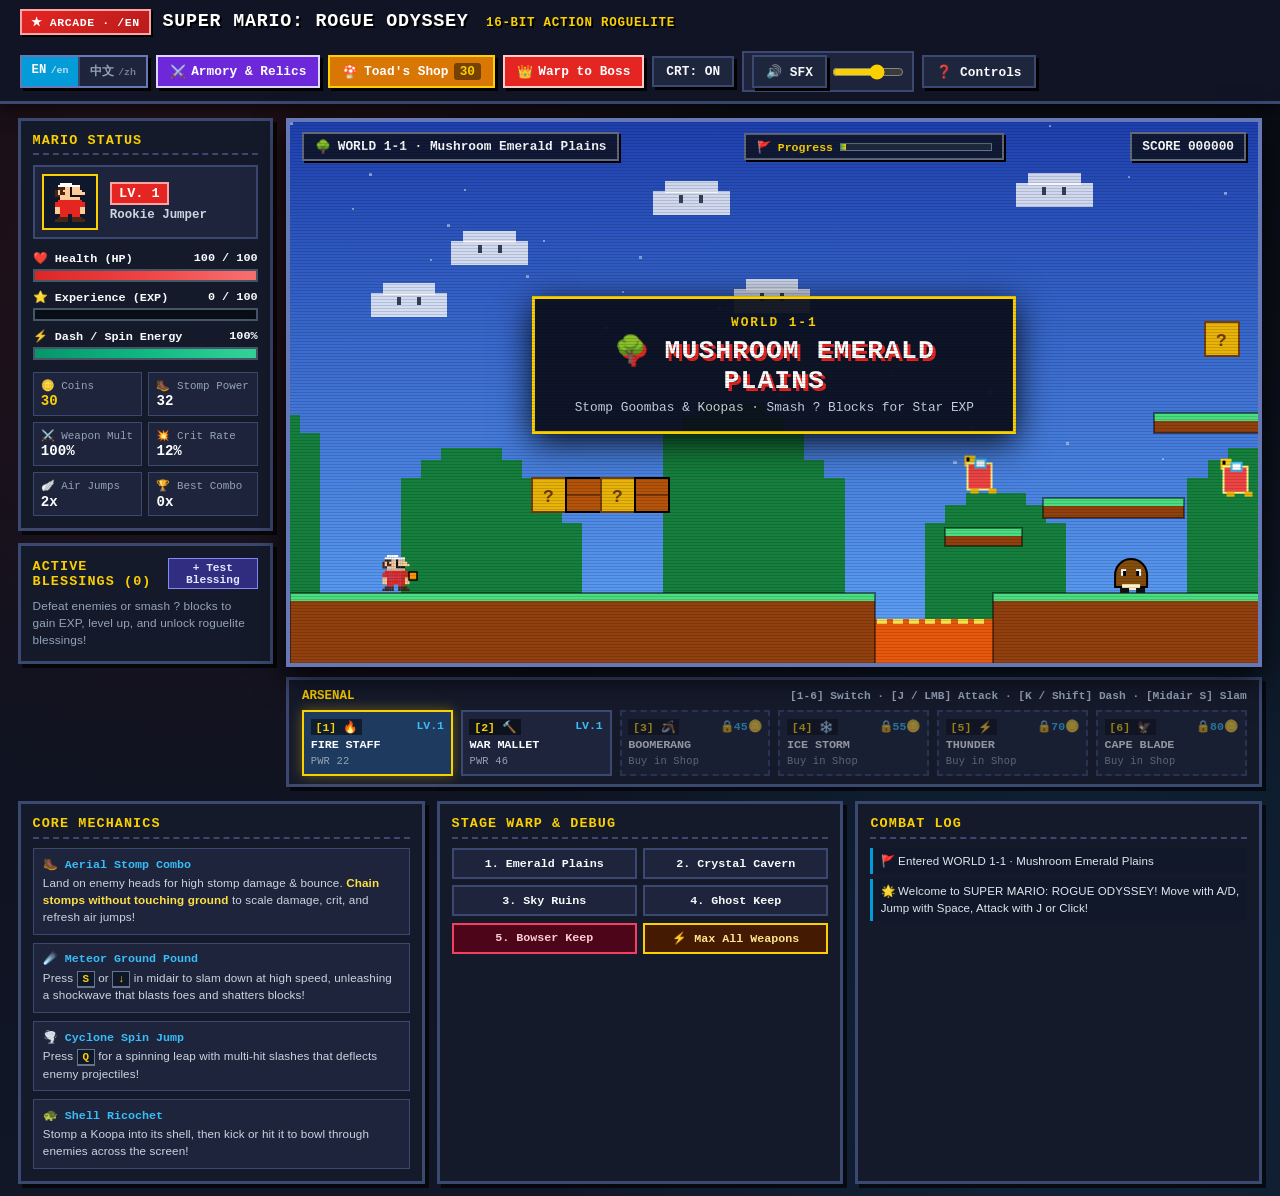
==== commit 23ae94bd: "feat(mobile): add full-screen landscape handheld mode, multi-touch gamepad & PWA support with zero d" ====
--- a/en/index.html
+++ b/en/index.html
@@ -2,13 +2,21 @@
 <html lang="en" data-locale="en">
 <head>
   <meta charset="utf-8">
-  <meta name="viewport" content="width=device-width, initial-scale=1.0">
+  <meta name="viewport" content="width=device-width, initial-scale=1.0, viewport-fit=cover">
+  <meta name="theme-color" content="#101424">
+  <meta name="apple-mobile-web-app-capable" content="yes">
+  <meta name="apple-mobile-web-app-status-bar-style" content="black-translucent">
+  <meta name="mobile-web-app-capable" content="yes">
   <title>SUPER MARIO: ROGUE ODYSSEY — Arcade Edition</title>
+  <link rel="manifest" href="../manifest.json">
+  <link rel="icon" type="image/svg+xml" href="../icons/icon.svg">
+  <link rel="apple-touch-icon" href="../icons/icon.svg">
   <link rel="canonical" href="./">
   <link rel="alternate" hreflang="en" href="./">
   <link rel="alternate" hreflang="zh-CN" href="../zh/">
-  <link rel="stylesheet" href="../style.css?v=20261120b">
-  <link rel="stylesheet" href="../styles/locale-en.css?v=20261120b">
+  <link rel="stylesheet" href="../style.css?v=20261121a">
+  <link rel="stylesheet" href="../styles/locale-en.css?v=20261121a">
+  <link rel="stylesheet" href="../styles/mobile.css?v=20261121a">
 </head>
 <body>
   <header class="top-bar">
@@ -342,6 +350,124 @@
     </div>
   </dialog>
 
-  <script type="module" src="../js/game.js?v=20261120b"></script>
+  <!-- Mobile Handheld HUD, Multi-Touch Gamepad, Rotate Prompt & Pause Menu (Hidden on Desktop) -->
+  <div class="mobile-hud-bar" aria-label="Handheld status bar">
+    <div class="mobile-hud-left">
+      <div class="m-hp-wrap" aria-label="Health">
+        <span aria-hidden="true">❤️</span>
+        <div class="m-hp-track"><div id="m-hp-fill" class="m-hp-fill" style="--m-hp-pct: 100%;"></div></div>
+        <span id="m-hp-num">100</span>
+      </div>
+      <span id="m-lv-num" class="m-stat-pill">LV.1</span>
+      <span class="m-stat-pill gold-text">🪙 <span id="m-coin-num">30</span></span>
+    </div>
+    <div class="mobile-hud-center">
+      <span id="m-stage-code" class="m-stat-pill m-stage-code">🌳 WORLD 1-1</span>
+      <span id="m-combo-pill" class="m-combo-pill" hidden>🔥 2x</span>
+      <span class="m-stat-pill">★ <span id="m-score-num">000000</span></span>
+    </div>
+    <div class="mobile-hud-right">
+      <button type="button" id="m-btn-shop" class="m-hud-btn gold" aria-label="Open Toad's Shop">🍄 Shop</button>
+      <button type="button" id="m-btn-menu" class="m-hud-btn" aria-label="Open Handheld Menu">☰ Menu</button>
+      <button type="button" id="m-btn-fullscreen" class="m-hud-btn" aria-label="Toggle Fullscreen">⛶</button>
+    </div>
+  </div>
+
+  <div class="touch-gamepad" role="group" aria-label="Virtual touch gamepad">
+    <div id="touch-dpad-zone" class="touch-dpad-zone" aria-label="Directional slide pad">
+      <div id="touch-btn-left" class="dpad-btn" aria-hidden="true">◀</div>
+      <div id="touch-btn-right" class="dpad-btn" aria-hidden="true">▶</div>
+    </div>
+
+    <div class="touch-action-zone">
+      <button type="button" id="touch-weapon-pill" class="touch-weapon-pill" aria-label="Cycle equipped weapon">
+        <span id="touch-weapon-label">🔥 Fire Staff LV.1</span>
+        <span aria-hidden="true">↻</span>
+      </button>
+      <div class="touch-action-grid">
+        <button type="button" id="touch-btn-spin" class="touch-btn touch-btn-spin" aria-label="Spin Jump">
+          <span class="t-icon" aria-hidden="true">🌪️</span>
+          <span class="t-label">SPIN</span>
+        </button>
+        <button type="button" id="touch-btn-slam" class="touch-btn touch-btn-slam" aria-label="Ground Pound">
+          <span class="t-icon" aria-hidden="true">☄️</span>
+          <span class="t-label">SLAM</span>
+        </button>
+        <button type="button" id="touch-btn-dash" class="touch-btn touch-btn-dash" aria-label="Phantom Dash">
+          <span class="t-icon" aria-hidden="true">⚡</span>
+          <span class="t-label">DASH</span>
+        </button>
+        <button type="button" id="touch-btn-atk" class="touch-btn touch-btn-atk" aria-label="Weapon Attack">
+          <span class="t-icon" aria-hidden="true">🔥</span>
+          <span class="t-label">ATK</span>
+        </button>
+        <button type="button" id="touch-btn-jump" class="touch-btn touch-btn-jump" aria-label="Jump">
+          <span class="t-icon" aria-hidden="true">⬆</span>
+          <span class="t-label">JUMP</span>
+        </button>
+      </div>
+    </div>
+  </div>
+
+  <div class="portrait-rotate-gate" role="region" aria-label="Screen orientation notice">
+    <div class="rotate-phone-glyph" aria-hidden="true">📱</div>
+    <h2>ROTATE TO LANDSCAPE</h2>
+    <p>Turn your phone sideways for the full-screen 16:9 handheld arcade controls.</p>
+    <button type="button" id="btn-play-portrait" class="pixel-btn btn-primary">Play in Portrait Anyway</button>
+  </div>
+
+  <dialog id="dialog-mobile-menu" closedby="any" aria-labelledby="mobile-menu-title">
+    <div class="modal-inner">
+      <div class="modal-header">
+        <span class="modal-kicker">🎮 HANDHELD CONSOLE MENU · /EN</span>
+        <h2 id="mobile-menu-title">Paused &amp; Quick Controls</h2>
+      </div>
+      <div class="mobile-menu-stats">
+        <div class="mobile-menu-stat"><span>LEVEL</span><strong id="m-stat-lv">LV.1</strong></div>
+        <div class="mobile-menu-stat"><span>HEALTH</span><strong id="m-stat-hp">100/100</strong></div>
+        <div class="mobile-menu-stat"><span>COINS</span><strong id="m-stat-coins" class="gold-text">30 🪙</strong></div>
+        <div class="mobile-menu-stat"><span>STOMP</span><strong id="m-stat-stomp">32</strong></div>
+        <div class="mobile-menu-stat"><span>WEAPON</span><strong id="m-stat-atk">100%</strong></div>
+        <div class="mobile-menu-stat"><span>BLESSINGS</span><strong id="m-stat-perks">0</strong></div>
+      </div>
+      <div class="mobile-menu-section">
+        <h3>EDITION ROUTE &amp; SETTINGS</h3>
+        <div style="display: flex; flex-wrap: wrap; gap: 0.45rem; align-items: center;">
+          <div class="lang-switch" role="group" aria-label="Language edition routes">
+            <a href="../en/" class="lang-btn active" data-lang="en" aria-current="page">EN <small>/en</small></a>
+            <a href="../zh/" class="lang-btn" data-lang="zh">中文 <small>/zh</small></a>
+          </div>
+          <button type="button" id="m-menu-mute" class="pixel-btn btn-ghost">🔊 SFX</button>
+          <button type="button" id="m-menu-crt" class="pixel-btn btn-ghost">CRT: ON</button>
+        </div>
+      </div>
+      <div class="mobile-menu-section">
+        <h3>ACTIONS &amp; ROGUELITE TOOLS</h3>
+        <div class="mobile-menu-grid">
+          <button type="button" id="m-menu-shop" class="pixel-btn btn-gold">🍄 Toad's Shop</button>
+          <button type="button" id="m-menu-armory" class="pixel-btn btn-secondary">⚔️ Armory &amp; Relics</button>
+          <button type="button" id="m-menu-levelup" class="pixel-btn btn-primary">✨ Test Blessing</button>
+          <button type="button" id="m-menu-unlock" class="pixel-btn btn-gold">⚡ Max All Weapons</button>
+          <button type="button" id="m-menu-boss" class="pixel-btn btn-danger">👑 Warp to Boss</button>
+          <button type="button" id="m-menu-help" class="pixel-btn btn-ghost">❓ Controls Guide</button>
+        </div>
+      </div>
+      <div class="mobile-menu-section">
+        <h3>STAGE WARP</h3>
+        <div class="quick-stage-grid">
+          <button type="button" class="stage-jump-btn m-stage-btn" data-stage="0">1. Emerald Plains</button>
+          <button type="button" class="stage-jump-btn m-stage-btn" data-stage="1">2. Crystal Cavern</button>
+          <button type="button" class="stage-jump-btn m-stage-btn" data-stage="2">3. Sky Ruins</button>
+          <button type="button" class="stage-jump-btn m-stage-btn" data-stage="3">4. Ghost Keep</button>
+          <button type="button" class="stage-jump-btn boss-btn m-stage-btn" data-stage="4" style="grid-column: 1 / -1;">5. Bowser's Molten Citadel</button>
+        </div>
+      </div>
+      <form method="dialog" class="modal-footer">
+        <button value="close" class="pixel-btn btn-primary" autofocus>▶ Resume Game</button>
+      </form>
+    </div>
+  </dialog>
+
+  <script type="module" src="../js/game.js?v=20261121a"></script>
 </body>
 </html>
--- a/styles/mobile.css
+++ b/styles/mobile.css
@@ -0,0 +1,588 @@
+/* ==========================================================================
+   MOBILE HANDHELD CONSOLE LAYER (iOS Safari / Mobile Chrome / Mobile Edge)
+   STRICTLY SCOPED to coarse-pointer touch devices — ZERO effect on desktop!
+   ========================================================================== */
+
+/* Completely invisible & inert on Desktop fine-pointer displays */
+.mobile-hud-bar,
+.touch-gamepad,
+.portrait-rotate-gate {
+  display: none;
+}
+
+/* Native Mobile Menu Dialog (only triggered from mobile HUD) */
+dialog#dialog-mobile-menu {
+  max-width: 560px;
+  width: min(94dvw, 560px);
+  max-height: 86dvh;
+  overflow-y: auto;
+}
+
+.mobile-menu-grid {
+  display: grid;
+  grid-template-columns: repeat(2, 1fr);
+  gap: 0.5rem;
+}
+
+.mobile-menu-section {
+  display: flex;
+  flex-direction: column;
+  gap: 0.45rem;
+}
+
+.mobile-menu-section h3 {
+  font-size: 0.78rem;
+  color: var(--coin-gold);
+  border-bottom: 1px dashed var(--border-pixel);
+  padding-bottom: 0.25rem;
+}
+
+.mobile-menu-stats {
+  display: grid;
+  grid-template-columns: repeat(3, 1fr);
+  gap: 0.4rem;
+}
+
+.mobile-menu-stat {
+  background: var(--bg-card);
+  border: 1px solid var(--border-pixel);
+  padding: 0.35rem 0.45rem;
+  text-align: center;
+}
+
+.mobile-menu-stat span {
+  display: block;
+  font-size: 0.65rem;
+  color: var(--text-muted);
+}
+
+.mobile-menu-stat strong {
+  font-size: 0.85rem;
+  color: #fff;
+}
+
+/* ==========================================================================
+   ACTIVATE FULL-SCREEN HANDHELD CONSOLE MODE ONLY ON TOUCH DEVICES
+   (Desktop browsers with mouse/trackpad remain 100% untouched!)
+   ========================================================================== */
+@media (pointer: coarse) and (max-width: 1180px),
+       (hover: none) and (max-width: 1180px) {
+  html,
+  body {
+    height: 100dvh;
+    width: 100dvw;
+    overflow: hidden;
+    background: #060912;
+    overscroll-behavior: none;
+    -webkit-user-select: none;
+    user-select: none;
+    -webkit-touch-callout: none;
+  }
+
+  /* Hide desktop chrome & sidebars to give 100% screen space to handheld view */
+  .top-bar,
+  .left-panel,
+  .right-panel,
+  .weapon-dock {
+    display: none !important;
+  }
+
+  .arcade-layout {
+    display: flex;
+    flex-direction: column;
+    padding: 0;
+    margin: 0;
+    max-width: none;
+    width: 100dvw;
+    height: 100dvh;
+    gap: 0;
+  }
+
+  .stage-center {
+    position: relative;
+    flex: 1;
+    width: 100%;
+    height: 100%;
+    gap: 0;
+    display: flex;
+    align-items: center;
+    justify-content: center;
+    background: #060912;
+  }
+
+  .viewport-wrapper {
+    position: relative;
+    width: 100%;
+    height: 100%;
+    max-width: 100dvw;
+    max-height: 100dvh;
+    aspect-ratio: auto;
+    border: none;
+    box-shadow: none;
+    display: flex;
+    align-items: center;
+    justify-content: center;
+    background: #060912;
+  }
+
+  /* Preserve crisp 16:9 canvas aspect ratio centered in any phone screen */
+  #game-canvas {
+    width: min(100dvw, calc(100dvh * 16 / 9));
+    height: min(100dvh, calc(100dvw * 9 / 16));
+    touch-action: none;
+  }
+
+  /* Hide desktop canvas top HUD pills (replaced by compact mobile HUD bar) */
+  .canvas-hud-top {
+    display: none;
+  }
+
+  /* Boss HUD sits neatly right below the compact mobile HUD bar */
+  .boss-hud {
+    top: calc(env(safe-area-inset-top, 0px) + 42px);
+    width: min(74%, 520px);
+    padding: 0.3rem 0.65rem;
+  }
+
+  .boss-title {
+    font-size: 0.72rem;
+  }
+
+  .boss-hint {
+    display: none;
+  }
+
+  .stage-banner {
+    padding: 0.65rem 1.25rem;
+  }
+
+  .banner-main {
+    font-size: 1.2rem;
+  }
+
+  .banner-desc {
+    font-size: 0.72rem;
+  }
+
+  /* ------------------------------------------------------------------------
+     COMPACT TRANSLUCENT MOBILE HUD STRIP (TOP SAFE AREA)
+     ------------------------------------------------------------------------ */
+  .mobile-hud-bar {
+    display: flex;
+    align-items: center;
+    justify-content: space-between;
+    gap: 0.5rem;
+    position: fixed;
+    top: 0;
+    left: 0;
+    right: 0;
+    z-index: 30;
+    padding:
+      max(6px, env(safe-area-inset-top, 6px))
+      max(10px, env(safe-area-inset-right, 10px))
+      6px
+      max(10px, env(safe-area-inset-left, 10px));
+    background: linear-gradient(180deg, rgba(8, 12, 24, 0.88) 0%, rgba(8, 12, 24, 0.38) 85%, transparent 100%);
+    pointer-events: none;
+  }
+
+  .mobile-hud-left,
+  .mobile-hud-center,
+  .mobile-hud-right {
+    display: flex;
+    align-items: center;
+    gap: 0.4rem;
+    pointer-events: auto;
+  }
+
+  .m-stat-pill {
+    display: inline-flex;
+    align-items: center;
+    gap: 0.3rem;
+    background: rgba(15, 23, 42, 0.82);
+    border: 1.5px solid rgba(148, 163, 184, 0.45);
+    padding: 0.18rem 0.45rem;
+    font-size: 0.72rem;
+    font-weight: 800;
+    color: #fff;
+    white-space: nowrap;
+  }
+
+  .m-hp-wrap {
+    display: inline-flex;
+    align-items: center;
+    gap: 0.3rem;
+    background: rgba(15, 23, 42, 0.85);
+    border: 1.5px solid rgba(248, 113, 113, 0.65);
+    padding: 0.16rem 0.45rem;
+    font-size: 0.7rem;
+    font-weight: 900;
+  }
+
+  .m-hp-track {
+    width: 66px;
+    height: 8px;
+    background: #1e293b;
+    border: 1px solid #475569;
+    overflow: hidden;
+  }
+
+  .m-hp-fill {
+    height: 100%;
+    width: var(--m-hp-pct, 100%);
+    background: linear-gradient(90deg, #dc2626, #f87171);
+    transition: width 0.15s ease-out;
+  }
+
+  .m-combo-pill {
+    background: linear-gradient(90deg, #dc2626, #f59e0b);
+    border: 1.5px solid #fef08a;
+    padding: 0.16rem 0.45rem;
+    font-size: 0.72rem;
+    font-weight: 900;
+    color: #fff;
+  }
+
+  .m-hud-btn {
+    min-inline-size: 40px;
+    min-block-size: 34px;
+    padding: 0.22rem 0.55rem;
+    font-family: var(--font-pixel);
+    font-size: 0.72rem;
+    font-weight: 900;
+    color: #fff;
+    background: rgba(21, 26, 43, 0.88);
+    border: 2px solid var(--border-highlight);
+    box-shadow: 2px 2px 0 #000;
+    display: inline-flex;
+    align-items: center;
+    justify-content: center;
+    gap: 0.25rem;
+    cursor: pointer;
+    touch-action: manipulation;
+  }
+
+  .m-hud-btn.gold {
+    background: rgba(180, 83, 9, 0.9);
+    border-color: var(--coin-gold);
+  }
+
+  .m-hud-btn:active {
+    transform: scale(0.94);
+  }
+
+  /* ------------------------------------------------------------------------
+     MULTI-TOUCH VIRTUAL GAMEPAD OVERLAY (LANDSCAPE HANDHELD)
+     Scoped touch-action: none strictly to gamepad so dialogs stay scrollable
+     ------------------------------------------------------------------------ */
+  .touch-gamepad {
+    display: flex;
+    justify-content: space-between;
+    align-items: flex-end;
+    position: fixed;
+    left: 0;
+    right: 0;
+    bottom: 0;
+    z-index: 32;
+    padding:
+      0
+      max(14px, env(safe-area-inset-right, 14px))
+      max(12px, env(safe-area-inset-bottom, 12px))
+      max(14px, env(safe-area-inset-left, 14px));
+    pointer-events: none;
+    touch-action: none;
+  }
+
+  /* Left Thumb Sliding D-Pad */
+  .touch-dpad-zone {
+    pointer-events: auto;
+    touch-action: none;
+    display: flex;
+    align-items: center;
+    gap: 10px;
+    padding: 8px;
+    border-radius: 999px;
+    background: rgba(15, 23, 42, 0.42);
+    border: 2px solid rgba(148, 163, 184, 0.32);
+    backdrop-filter: blur(4px);
+    -webkit-backdrop-filter: blur(4px);
+  }
+
+  .dpad-btn {
+    min-inline-size: 64px;
+    min-block-size: 64px;
+    border-radius: 50%;
+    background: rgba(30, 41, 59, 0.72);
+    border: 2px solid rgba(203, 213, 225, 0.55);
+    color: #f8fafc;
+    font-size: 1.45rem;
+    font-weight: 900;
+    display: flex;
+    align-items: center;
+    justify-content: center;
+    pointer-events: none; /* Handled continuously by parent sliding zone */
+    transition: transform 0.06s ease, background-color 0.06s ease, border-color 0.06s ease;
+  }
+
+  .dpad-btn.is-pressed {
+    background: rgba(4, 156, 216, 0.85);
+    border-color: #7dd3fc;
+    transform: scale(0.93);
+    box-shadow: 0 0 16px rgba(56, 189, 248, 0.65);
+  }
+
+  /* Right Thumb Ergonomic Action Cluster + Quick Weapon Switcher */
+  .touch-action-zone {
+    pointer-events: none;
+    display: flex;
+    flex-direction: column;
+    align-items: flex-end;
+    gap: 10px;
+  }
+
+  .touch-weapon-pill {
+    pointer-events: auto;
+    touch-action: none;
+    min-block-size: 38px;
+    padding: 0.25rem 0.65rem;
+    border-radius: 999px;
+    background: rgba(15, 23, 42, 0.78);
+    border: 2px solid var(--coin-gold);
+    color: #fff;
+    font-family: var(--font-pixel);
+    font-size: 0.72rem;
+    font-weight: 900;
+    display: inline-flex;
+    align-items: center;
+    gap: 0.35rem;
+    box-shadow: 0 4px 12px rgba(0, 0, 0, 0.55);
+  }
+
+  .touch-weapon-pill:active {
+    transform: scale(0.94);
+    background: rgba(30, 58, 95, 0.92);
+  }
+
+  .touch-action-grid {
+    display: grid;
+    grid-template-columns: repeat(3, auto);
+    grid-template-rows: auto auto;
+    gap: 10px;
+    align-items: end;
+    justify-items: center;
+  }
+
+  .touch-btn {
+    pointer-events: auto;
+    touch-action: none;
+    border-radius: 50%;
+    font-family: var(--font-pixel);
+    font-weight: 900;
+    color: #fff;
+    display: flex;
+    flex-direction: column;
+    align-items: center;
+    justify-content: center;
+    line-height: 1.05;
+    box-shadow: 0 4px 14px rgba(0, 0, 0, 0.55);
+    backdrop-filter: blur(4px);
+    -webkit-backdrop-filter: blur(4px);
+    transition: transform 0.06s ease, filter 0.08s ease, box-shadow 0.08s ease;
+  }
+
+  .touch-btn .t-icon {
+    font-size: 1.05rem;
+  }
+
+  .touch-btn .t-label {
+    font-size: 0.58rem;
+    letter-spacing: 0.04em;
+    opacity: 0.92;
+  }
+
+  .touch-btn.is-pressed,
+  .touch-btn:active {
+    transform: scale(0.9);
+    filter: brightness(1.22);
+  }
+
+  /* Secondary Arc Row: Spin / Slam / Dash */
+  .touch-btn-spin {
+    min-inline-size: 48px;
+    min-block-size: 48px;
+    background: rgba(14, 116, 144, 0.72);
+    border: 2px solid #67e8f9;
+  }
+
+  .touch-btn-slam {
+    min-inline-size: 48px;
+    min-block-size: 48px;
+    background: rgba(180, 83, 9, 0.65);
+    border: 2px solid rgba(251, 191, 36, 0.65);
+    opacity: 0.72;
+  }
+
+  .touch-btn-slam.is-airborne {
+    opacity: 1;
+    background: rgba(234, 88, 12, 0.9);
+    border-color: #fde047;
+    box-shadow: 0 0 16px rgba(251, 146, 60, 0.75);
+  }
+
+  .touch-btn-dash {
+    min-inline-size: 48px;
+    min-block-size: 48px;
+    background: rgba(109, 40, 217, 0.75);
+    border: 2px solid #c4b5fd;
+  }
+
+  /* Primary Bottom Row: Attack + Large Jump */
+  .touch-btn-atk {
+    grid-column: 1 / 3;
+    justify-self: end;
+    min-inline-size: 62px;
+    min-block-size: 62px;
+    background: rgba(220, 38, 38, 0.8);
+    border: 2.5px solid #fca5a5;
+  }
+
+  .touch-btn-jump {
+    grid-column: 3;
+    min-inline-size: 68px;
+    min-block-size: 68px;
+    background: rgba(22, 163, 74, 0.82);
+    border: 2.5px solid #86efac;
+  }
+
+  /* ------------------------------------------------------------------------
+     PORTRAIT ROTATE PROMPT OVERLAY (DISMISSIBLE FOR PORTRAIT-LOCKED USERS)
+     ------------------------------------------------------------------------ */
+  @media (orientation: portrait) {
+    body:not(.allow-portrait-play) .portrait-rotate-gate {
+      display: flex;
+      flex-direction: column;
+      align-items: center;
+      justify-content: center;
+      gap: 1rem;
+      position: fixed;
+      inset: 0;
+      z-index: 60;
+      padding: 2rem;
+      text-align: center;
+      background: rgba(8, 11, 20, 0.94);
+      backdrop-filter: blur(8px);
+      -webkit-backdrop-filter: blur(8px);
+    }
+
+    .rotate-phone-glyph {
+      font-size: 3.2rem;
+      line-height: 1;
+    }
+
+    @media (prefers-reduced-motion: no-preference) {
+      .rotate-phone-glyph {
+        animation: rotatePhoneHint 2.2s ease-in-out infinite;
+      }
+    }
+
+    @keyframes rotatePhoneHint {
+      0%, 15% { transform: rotate(0deg); }
+      45%, 75% { transform: rotate(-90deg); }
+      100% { transform: rotate(0deg); }
+    }
+
+    .portrait-rotate-gate h2 {
+      font-size: 1.25rem;
+      color: var(--coin-gold);
+    }
+
+    .portrait-rotate-gate p {
+      font-size: 0.88rem;
+      color: #cbd5e1;
+      max-width: 30ch;
+      line-height: 1.5;
+    }
+
+    /* When user chooses "Play in Portrait Anyway": stack canvas cleanly under top bar + controls below! */
+    body.allow-portrait-play .stage-center {
+      align-items: flex-start;
+      justify-content: flex-start;
+      padding-top: calc(env(safe-area-inset-top, 0px) + 54px);
+    }
+
+    body.allow-portrait-play .viewport-wrapper {
+      height: auto;
+      align-items: flex-start;
+    }
+
+    body.allow-portrait-play #game-canvas {
+      width: 100dvw;
+      height: calc(100dvw * 9 / 16);
+    }
+
+    body.allow-portrait-play .touch-gamepad {
+      padding-bottom: max(28px, env(safe-area-inset-bottom, 28px));
+    }
+
+    body.allow-portrait-play .mobile-hud-bar {
+      gap: 0.25rem;
+      padding-inline: 8px;
+    }
+
+    body.allow-portrait-play .m-hp-track {
+      width: 36px;
+    }
+
+    body.allow-portrait-play .m-stage-code,
+    body.allow-portrait-play .mobile-hud-center,
+    body.allow-portrait-play #m-btn-fullscreen {
+      display: none;
+    }
+
+    body.allow-portrait-play .m-hud-btn {
+      padding: 0.2rem 0.45rem;
+      font-size: 0.68rem;
+      min-inline-size: 36px;
+    }
+  }
+
+  /* Compact phones in landscape (< 430px height): tighten vertical footprint */
+  @media (orientation: landscape) and (max-height: 430px) {
+    .dpad-btn {
+      min-inline-size: 56px;
+      min-block-size: 56px;
+    }
+    .touch-btn-jump {
+      min-inline-size: 62px;
+      min-block-size: 62px;
+    }
+    .touch-btn-atk {
+      min-inline-size: 56px;
+      min-block-size: 56px;
+    }
+    .touch-btn-spin,
+    .touch-btn-slam,
+    .touch-btn-dash {
+      min-inline-size: 44px;
+      min-block-size: 44px;
+    }
+  }
+
+  /* Keep native modals comfortably scrollable on small mobile screens */
+  dialog {
+    width: min(94dvw, 760px);
+    max-height: 88dvh;
+    overflow-y: auto;
+  }
+
+  .modal-inner {
+    padding: 0.95rem 1rem;
+    gap: 0.75rem;
+  }
+
+  .perk-cards-grid,
+  .shop-items-grid,
+  .compendium-grid {
+    grid-template-columns: repeat(auto-fit, minmax(210px, 1fr));
+  }
+}
